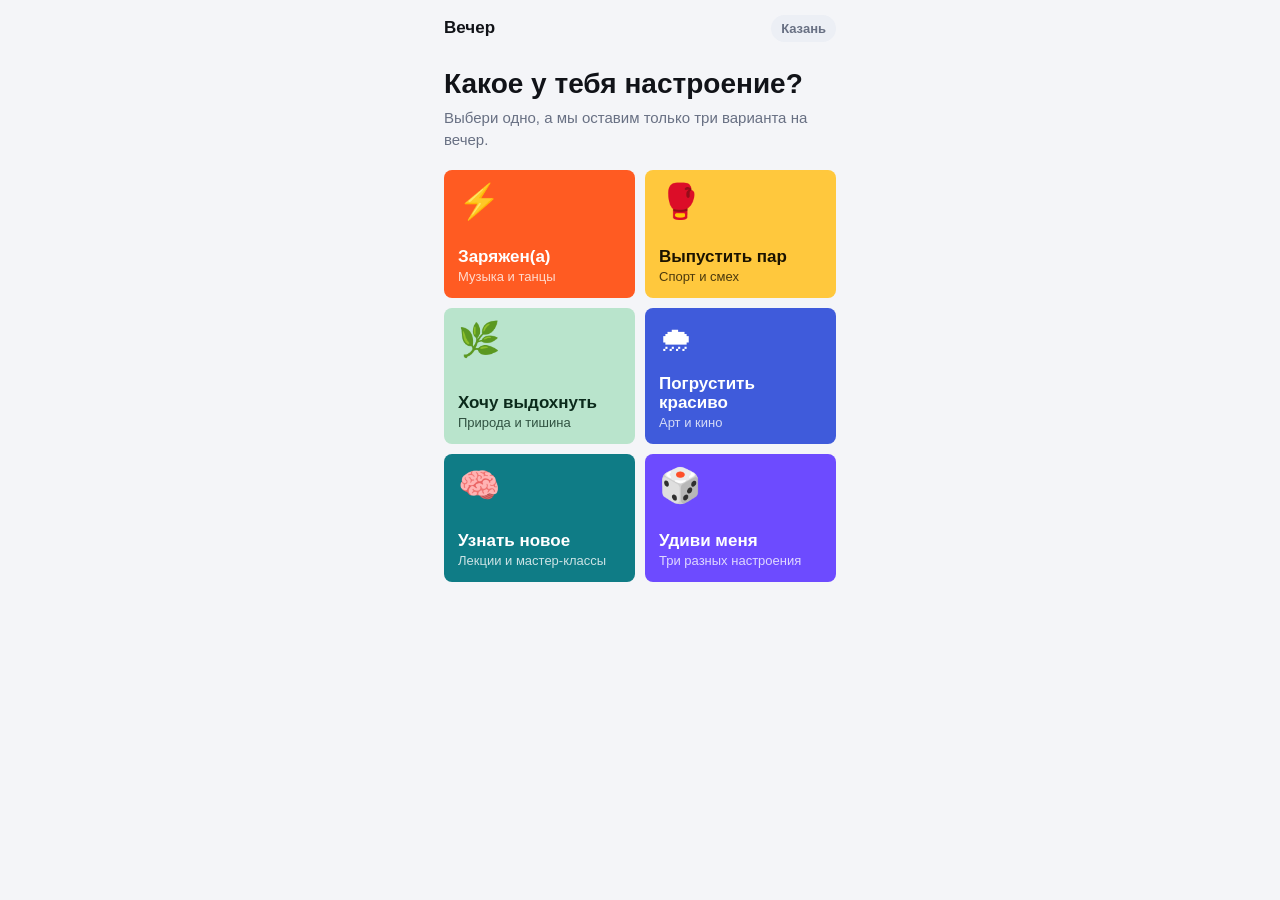
==== prototype/index.html @ c426c0dd "Ф1: добавить прототип мини-приложения" ====
<!doctype html>
<html lang="ru">
<head>
  <meta charset="utf-8">
  <meta name="viewport" content="width=device-width, initial-scale=1">
  <title>Вечер по настроению — прототип</title>
  <style>
    :root {
      --bg: #f4f5f8;
      --panel: #ffffff;
      --panel-soft: #eceff5;
      --text: #111318;
      --muted: #687083;
      --line: #dde1ea;
      --accent: #2563eb;
      --accent-text: #ffffff;
      --success: #15803d;
      --warning: #b45309;
      --danger: #9ca3af;
      --mood: #2563eb;
      --ink: #ffffff;
      --radius: 8px;
      font-family: Inter, -apple-system, BlinkMacSystemFont, "Segoe UI", Arial, sans-serif;
      color-scheme: light;
    }

    * { box-sizing: border-box; }

    [hidden] { display: none !important; }

    html,
    body {
      margin: 0;
      min-height: 100%;
      background: var(--bg);
      color: var(--text);
    }

    button {
      border: 0;
      color: inherit;
      font: inherit;
      cursor: pointer;
    }

    button:focus-visible {
      outline: 3px solid rgba(37, 99, 235, 0.35);
      outline-offset: 2px;
    }

    .shell {
      width: min(100%, 420px);
      min-height: 100vh;
      margin: 0 auto;
      background: var(--bg);
      display: flex;
      flex-direction: column;
    }

    .topbar {
      min-height: 56px;
      padding: 10px 14px;
      display: flex;
      align-items: center;
      gap: 10px;
    }

    .topbar-title {
      flex: 1;
      font-size: 17px;
      font-weight: 800;
    }

    .icon-button {
      width: 38px;
      height: 38px;
      border-radius: 999px;
      display: grid;
      place-items: center;
      background: var(--panel-soft);
    }

    .city-chip,
    .small-chip {
      border-radius: 999px;
      padding: 6px 10px;
      background: var(--panel-soft);
      color: var(--muted);
      font-size: 13px;
      font-weight: 700;
    }

    .view {
      flex: 1;
      display: none;
      padding: 4px 14px 96px;
    }

    .view.is-active {
      display: block;
      animation: enter 180ms ease-out;
    }

    @keyframes enter {
      from { opacity: 0; transform: translateY(6px); }
    }

    h1 {
      margin: 8px 0 8px;
      font-size: 28px;
      line-height: 1.12;
      letter-spacing: 0;
    }

    h2 {
      margin: 22px 0 10px;
      font-size: 15px;
      line-height: 1.2;
    }

    h3 {
      margin: 4px 0 6px;
      font-size: 20px;
      line-height: 1.2;
    }

    p {
      margin: 0;
      line-height: 1.42;
    }

    .lead {
      margin-bottom: 20px;
      color: var(--muted);
      font-size: 15px;
    }

    .mood-grid {
      display: grid;
      grid-template-columns: 1fr 1fr;
      gap: 10px;
    }

    .mood-tile {
      min-height: 128px;
      padding: 14px;
      border-radius: var(--radius);
      display: flex;
      flex-direction: column;
      align-items: flex-start;
      text-align: left;
      background: var(--tile);
      color: var(--tile-ink);
    }

    .mood-tile:active,
    .button:active,
    .event-card:active {
      transform: translateY(1px);
    }

    .mood-icon {
      font-size: 34px;
      line-height: 1;
      margin-bottom: auto;
    }

    .mood-title {
      margin-top: 18px;
      font-size: 17px;
      font-weight: 850;
      line-height: 1.12;
    }

    .mood-subtitle {
      margin-top: 3px;
      font-size: 13px;
      opacity: 0.78;
    }

    .mood-page {
      min-height: 100vh;
      background: var(--mood);
      color: var(--ink);
    }

    .mood-page .shell {
      background: transparent;
    }

    .mood-page .view {
      color: var(--ink);
    }

    .mood-page .icon-button {
      background: color-mix(in srgb, var(--ink) 16%, transparent);
    }

    .mood-head {
      margin: 4px 0 18px;
    }

    .mood-head-icon {
      display: block;
      margin-bottom: 10px;
      font-size: 48px;
      line-height: 1;
    }

    .chips {
      display: flex;
      flex-wrap: wrap;
      gap: 8px;
    }

    .chip {
      min-height: 40px;
      padding: 9px 14px;
      border: 1px solid color-mix(in srgb, currentColor 42%, transparent);
      border-radius: 999px;
      background: transparent;
      font-weight: 750;
    }

    .chip.is-selected {
      background: var(--ink);
      color: var(--mood);
      border-color: var(--ink);
    }

    .switch-row {
      width: 100%;
      min-height: 68px;
      padding: 12px 14px;
      display: flex;
      align-items: center;
      justify-content: space-between;
      gap: 12px;
      border-radius: var(--radius);
      background: color-mix(in srgb, var(--ink) 13%, transparent);
      text-align: left;
    }

    .switch-title {
      display: block;
      font-weight: 800;
    }

    .switch-subtitle {
      display: block;
      margin-top: 2px;
      font-size: 13px;
      opacity: 0.78;
    }

    .switch {
      width: 50px;
      height: 30px;
      padding: 3px;
      border-radius: 999px;
      background: color-mix(in srgb, var(--ink) 28%, transparent);
    }

    .switch::before {
      content: "";
      display: block;
      width: 24px;
      height: 24px;
      border-radius: 50%;
      background: var(--mood);
      transition: transform 160ms ease;
    }

    .switch.is-on {
      background: var(--ink);
    }

    .switch.is-on::before {
      transform: translateX(20px);
    }

    .bottom-bar {
      position: fixed;
      left: 50%;
      bottom: 0;
      z-index: 10;
      width: min(100%, 420px);
      padding: 12px 14px 14px;
      transform: translateX(-50%);
      background: linear-gradient(to top, var(--bg) 76%, rgba(244, 245, 248, 0));
    }

    .mood-page .bottom-bar {
      background: linear-gradient(to top, var(--mood) 76%, color-mix(in srgb, var(--mood) 0%, transparent));
    }

    .bar-note {
      margin: 0 0 8px;
      color: var(--muted);
      font-size: 13px;
      text-align: center;
    }

    .mood-page .bar-note {
      color: color-mix(in srgb, var(--ink) 78%, transparent);
    }

    .button {
      width: 100%;
      min-height: 52px;
      border-radius: var(--radius);
      background: var(--accent);
      color: var(--accent-text);
      font-weight: 850;
      font-size: 16px;
    }

    .button.secondary {
      background: var(--panel);
      color: var(--text);
      border: 1px solid var(--line);
    }

    .mood-page .button {
      background: var(--ink);
      color: var(--mood);
    }

    .event-card,
    .detail-card,
    .counter-card {
      border: 1px solid var(--line);
      border-radius: var(--radius);
      background: var(--panel);
      padding: 14px;
    }

    .event-card {
      margin-bottom: 10px;
      text-align: left;
    }

    .event-card.is-top {
      background: var(--mood);
      color: var(--ink);
      border-color: transparent;
    }

    .card-label {
      display: inline-block;
      margin-bottom: 10px;
      padding: 5px 8px;
      border-radius: 999px;
      background: color-mix(in srgb, currentColor 10%, transparent);
      font-size: 12px;
      font-weight: 800;
    }

    .meta {
      color: var(--muted);
      font-size: 13px;
      font-weight: 700;
    }

    .event-card.is-top .meta {
      color: color-mix(in srgb, var(--ink) 78%, transparent);
    }

    .why {
      margin-top: 10px;
      font-size: 15px;
    }

    .card-footer {
      margin-top: 14px;
      display: flex;
      align-items: center;
      justify-content: space-between;
      gap: 12px;
    }

    .price {
      font-size: 17px;
      font-weight: 850;
    }

    .inline-button {
      min-width: 104px;
      min-height: 38px;
      border-radius: 999px;
      background: var(--accent);
      color: var(--accent-text);
      font-size: 14px;
      font-weight: 850;
    }

    .event-card.is-top .inline-button {
      background: var(--ink);
      color: var(--mood);
    }

    .tags {
      margin-top: 10px;
      display: flex;
      flex-wrap: wrap;
      gap: 6px;
    }

    .tag {
      border-radius: 999px;
      padding: 4px 8px;
      background: var(--panel-soft);
      color: var(--muted);
      font-size: 12px;
      font-weight: 800;
    }

    .tag.warn {
      background: #fff7ed;
      color: var(--warning);
    }

    .facts {
      margin: 12px 0;
      border: 1px solid var(--line);
      border-radius: var(--radius);
      background: var(--panel);
    }

    .fact {
      display: flex;
      justify-content: space-between;
      gap: 14px;
      padding: 12px 14px;
    }

    .fact + .fact {
      border-top: 1px solid var(--line);
    }

    .fact span:first-child {
      color: var(--muted);
    }

    .fact span:last-child {
      max-width: 62%;
      text-align: right;
      font-weight: 750;
    }

    .counter-grid {
      display: grid;
      grid-template-columns: repeat(3, 1fr);
      gap: 8px;
      margin-top: 12px;
    }

    .counter {
      min-height: 96px;
      padding: 12px 8px;
      border-radius: var(--radius);
      background: var(--panel);
      border: 1px solid var(--line);
      text-align: center;
    }

    .counter strong {
      display: block;
      font-size: 26px;
      line-height: 1;
    }

    .counter span {
      display: block;
      margin-top: 6px;
      color: var(--muted);
      font-size: 13px;
      font-weight: 750;
    }

    .counter small {
      display: block;
      margin-top: 6px;
      color: var(--muted);
      font-size: 12px;
      overflow-wrap: anywhere;
    }

    .success-badge {
      width: 56px;
      height: 56px;
      margin-bottom: 12px;
      border-radius: 50%;
      display: grid;
      place-items: center;
      background: #dcfce7;
      color: var(--success);
      font-size: 30px;
      font-weight: 900;
    }

    .live-row {
      margin-top: 14px;
      display: flex;
      align-items: center;
      gap: 8px;
      color: var(--muted);
      font-size: 13px;
      font-weight: 700;
    }

    .live-dot {
      width: 8px;
      height: 8px;
      border-radius: 50%;
      background: var(--success);
      box-shadow: 0 0 0 5px rgba(21, 128, 61, 0.12);
    }

    @media (max-width: 360px) {
      .mood-grid { gap: 8px; }
      .mood-tile { min-height: 118px; padding: 12px; }
      h1 { font-size: 25px; }
    }
  </style>
</head>
<body>
  <div id="page" class="shell">
    <header class="topbar">
      <button id="backButton" class="icon-button" type="button" aria-label="Назад" hidden>
        <svg width="20" height="20" viewBox="0 0 24 24" aria-hidden="true">
          <path d="M19 12H5m6 6-6-6 6-6" fill="none" stroke="currentColor" stroke-width="2.2" stroke-linecap="round" stroke-linejoin="round"/>
        </svg>
      </button>
      <div id="topTitle" class="topbar-title">Вечер</div>
      <span class="city-chip">Казань</span>
    </header>

    <main>
      <section id="moodView" class="view is-active" data-title="Вечер">
        <h1>Какое у тебя настроение?</h1>
        <p class="lead">Выбери одно, а мы оставим только три варианта на вечер.</p>
        <div id="moodGrid" class="mood-grid"></div>
      </section>

      <section id="setupView" class="view" data-title="Настройка">
        <div class="mood-head">
          <span id="setupIcon" class="mood-head-icon"></span>
          <h1 id="setupTitle"></h1>
          <p id="setupLead" class="lead"></p>
        </div>
        <h2>Когда</h2>
        <div class="chips" aria-label="День">
          <button class="chip is-selected" type="button" data-day="today">Сегодня</button>
          <button class="chip" type="button" data-day="tomorrow">Завтра</button>
          <button class="chip" type="button" data-day="saturday">В субботу</button>
        </div>
        <h2>Деньги</h2>
        <button id="budgetButton" class="switch-row" type="button" role="switch" aria-checked="false">
          <span>
            <span class="switch-title">Бюджет поджимает</span>
            <span class="switch-subtitle">Сначала события до 300 рублей</span>
          </span>
          <span id="budgetSwitch" class="switch" aria-hidden="true"></span>
        </button>
      </section>

      <section id="resultsView" class="view" data-title="Три варианта">
        <h1 id="resultsTitle"></h1>
        <p id="resultsLead" class="lead"></p>
        <div id="resultsList"></div>
      </section>

      <section id="planView" class="view" data-title="План">
        <article class="detail-card">
          <span id="planWhen" class="meta"></span>
          <h1 id="planTitle"></h1>
          <p id="planWhy"></p>
        </article>
        <div class="facts">
          <div class="fact"><span>Где</span><span id="planPlace"></span></div>
          <div class="fact"><span>Когда</span><span id="planTime"></span></div>
          <div class="fact"><span>Цена</span><span id="planPrice"></span></div>
        </div>
        <button id="ticketButton" class="button secondary" type="button">Билеты на сайте организатора</button>
      </section>

      <section id="inviteView" class="view" data-title="Приглашение">
        <div class="success-badge">✓</div>
        <h1>Позвали!</h1>
        <p class="lead">Карточка уже в чате, ответы друзей появятся здесь.</p>
        <article class="detail-card">
          <span id="inviteWhen" class="meta"></span>
          <h3 id="inviteTitle"></h3>
          <p id="invitePlace" class="meta"></p>
        </article>
        <div class="counter-grid">
          <div class="counter">
            <strong id="goingCount">1</strong>
            <span>Иду</span>
            <small id="goingNames">Ты</small>
          </div>
          <div class="counter">
            <strong id="maybeCount">0</strong>
            <span>Может</span>
            <small id="maybeNames">-</small>
          </div>
          <div class="counter">
            <strong id="noCount">0</strong>
            <span>Не могу</span>
            <small id="noNames">-</small>
          </div>
        </div>
        <div class="live-row"><span class="live-dot"></span>Обновляется само</div>
      </section>
    </main>

    <div class="bottom-bar">
      <p id="barNote" class="bar-note" hidden></p>
      <button id="primaryButton" class="button" type="button">Продолжить</button>
    </div>
  </div>

  <script>
    const moods = [
      { id: "charged", title: "Заряжен(а)", hint: "Музыка и танцы", icon: "⚡", color: "#ff5b22", ink: "#ffffff" },
      { id: "release", title: "Выпустить пар", hint: "Спорт и смех", icon: "🥊", color: "#ffc83d", ink: "#1b1300" },
      { id: "exhale", title: "Хочу выдохнуть", hint: "Природа и тишина", icon: "🌿", color: "#b9e4cc", ink: "#0b2a1b" },
      { id: "blue", title: "Погрустить красиво", hint: "Арт и кино", icon: "🌧", color: "#3f5bdb", ink: "#ffffff" },
      { id: "learn", title: "Узнать новое", hint: "Лекции и мастер-классы", icon: "🧠", color: "#0f7c86", ink: "#ffffff" },
      { id: "wild", title: "Удиви меня", hint: "Три разных настроения", icon: "🎲", color: "#6d4bff", ink: "#ffffff" }
    ];

    const events = [
      {
        id: "street-dance",
        title: "Танцы на набережной",
        place: "Набережная озера Кабан",
        when: "Сегодня, 17:00",
        price: 0,
        why: "Музыка под открытым небом, вход свободный",
        tags: ["танцы", "бесплатно"],
        mood: "charged"
      },
      {
        id: "quiz-party",
        title: "Квиз-вечеринка",
        place: "Бар на Профсоюзной",
        when: "Сегодня, 19:30",
        price: 300,
        why: "Команда, азарт и смех с первого раунда",
        tags: ["игры", "юмор"],
        mood: "release"
      },
      {
        id: "indie-concert",
        title: "Концерт инди-группы",
        place: "Клуб на Баумана",
        when: "Сегодня, 20:00",
        price: 800,
        why: "Живой звук и зал, который поет хором",
        tags: ["музыка", "дороже 300 ₽"],
        mood: "charged",
        overBudget: true,
        ticketUrl: true
      }
    ];

    const screenOrder = ["mood", "setup", "results", "plan", "invite"];
    const state = {
      screen: "mood",
      history: [],
      mood: moods[0],
      day: "today",
      budget: false,
      event: events[0],
      inviteStep: 0
    };

    const page = document.getElementById("page");
    const topTitle = document.getElementById("topTitle");
    const backButton = document.getElementById("backButton");
    const primaryButton = document.getElementById("primaryButton");
    const bottomBar = document.querySelector(".bottom-bar");
    const barNote = document.getElementById("barNote");
    const budgetButton = document.getElementById("budgetButton");
    const budgetSwitch = document.getElementById("budgetSwitch");

    function moodById(id) {
      return moods.find((mood) => mood.id === id) || moods[0];
    }

    function priceLabel(price) {
      return price ? `${price} ₽` : "Бесплатно";
    }

    function setMoodVars(mood) {
      document.documentElement.style.setProperty("--mood", mood.color);
      document.documentElement.style.setProperty("--ink", mood.ink);
    }

    function go(screen) {
      if (state.screen !== screen) state.history.push(state.screen);
      state.screen = screen;
      render();
    }

    function back() {
      state.screen = state.history.pop() || "mood";
      render();
    }

    function renderMoods() {
      document.getElementById("moodGrid").innerHTML = moods.map((mood) => `
        <button class="mood-tile" type="button" data-mood="${mood.id}"
          style="--tile:${mood.color};--tile-ink:${mood.ink}">
          <span class="mood-icon">${mood.icon}</span>
          <span class="mood-title">${mood.title}</span>
          <span class="mood-subtitle">${mood.hint}</span>
        </button>
      `).join("");
    }

    function renderSetup() {
      const mood = state.mood;
      document.getElementById("setupIcon").textContent = mood.icon;
      document.getElementById("setupTitle").textContent = mood.title;
      document.getElementById("setupLead").textContent = mood.hint;
      document.querySelectorAll("[data-day]").forEach((button) => {
        button.classList.toggle("is-selected", button.dataset.day === state.day);
      });
      budgetButton.setAttribute("aria-checked", String(state.budget));
      budgetSwitch.classList.toggle("is-on", state.budget);
    }

    function eventCard(event, index) {
      const mood = moodById(event.mood);
      const tags = event.tags.map((tag) => `<span class="tag ${tag.includes("дороже") ? "warn" : ""}">${tag}</span>`).join("");
      return `
        <button class="event-card ${index === 0 ? "is-top" : ""}" type="button" data-event="${event.id}"
          style="--mood:${mood.color};--ink:${mood.ink}">
          ${index === 0 ? '<span class="card-label">Мы бы пошли сюда</span>' : ""}
          <span class="meta">${event.when}</span>
          <h3>${event.title}</h3>
          <p class="meta">${event.place}</p>
          <p class="why">${event.why}</p>
          <div class="tags">${tags}</div>
          <div class="card-footer">
            <span class="price">${priceLabel(event.price)}</span>
            <span class="inline-button">Выбрать</span>
          </div>
        </button>
      `;
    }

    function renderResults() {
      document.getElementById("resultsTitle").textContent = `${state.mood.icon} ${state.mood.title}`;
      document.getElementById("resultsLead").textContent = state.budget
        ? "Сначала показываем варианты до 300 рублей."
        : "Три варианта вместо бесконечной афиши.";
      document.getElementById("resultsList").innerHTML = events.map(eventCard).join("");
    }

    function renderPlan() {
      const event = state.event;
      document.getElementById("planWhen").textContent = event.when;
      document.getElementById("planTitle").textContent = event.title;
      document.getElementById("planWhy").textContent = event.why;
      document.getElementById("planPlace").textContent = event.place;
      document.getElementById("planTime").textContent = event.when;
      document.getElementById("planPrice").textContent = priceLabel(event.price);
      document.getElementById("ticketButton").hidden = !event.ticketUrl;
    }

    function renderInvite() {
      const event = state.event;
      const steps = [
        { going: ["Ты"], maybe: [], no: [] },
        { going: ["Ты", "Аня"], maybe: ["Илья"], no: [] },
        { going: ["Ты", "Аня", "Данил"], maybe: ["Илья"], no: ["Маша"] }
      ];
      const answers = steps[state.inviteStep % steps.length];
      state.inviteStep += 1;

      document.getElementById("inviteWhen").textContent = event.when;
      document.getElementById("inviteTitle").textContent = event.title;
      document.getElementById("invitePlace").textContent = event.place;
      document.getElementById("goingCount").textContent = answers.going.length;
      document.getElementById("maybeCount").textContent = answers.maybe.length;
      document.getElementById("noCount").textContent = answers.no.length;
      document.getElementById("goingNames").textContent = answers.going.join(", ") || "-";
      document.getElementById("maybeNames").textContent = answers.maybe.join(", ") || "-";
      document.getElementById("noNames").textContent = answers.no.join(", ") || "-";
    }

    function renderChrome() {
      const isMoodPage = state.screen === "setup";
      document.body.classList.toggle("mood-page", isMoodPage);
      page.classList.toggle("shell", true);
      topTitle.textContent = document.getElementById(`${state.screen}View`).dataset.title;
      backButton.hidden = state.history.length === 0;
      bottomBar.hidden = state.screen === "mood";

      barNote.hidden = true;
      if (state.screen === "setup") primaryButton.textContent = "Показать 3 варианта";
      if (state.screen === "results") primaryButton.textContent = "Другое настроение";
      if (state.screen === "plan") {
        primaryButton.textContent = "Позвать чат";
        barNote.hidden = false;
        barNote.textContent = "Бот пришлет карточку с кнопками Иду / Может / Не могу";
      }
      if (state.screen === "invite") primaryButton.textContent = "Готово";
    }

    function render() {
      setMoodVars(state.mood);
      document.querySelectorAll(".view").forEach((view) => {
        view.classList.toggle("is-active", view.id === `${state.screen}View`);
      });
      renderSetup();
      renderResults();
      renderPlan();
      if (state.screen === "invite") renderInvite();
      renderChrome();
    }

    renderMoods();
    render();

    document.addEventListener("click", (event) => {
      const moodButton = event.target.closest("[data-mood]");
      if (moodButton) {
        state.mood = moodById(moodButton.dataset.mood);
        go("setup");
        return;
      }

      const dayButton = event.target.closest("[data-day]");
      if (dayButton) {
        state.day = dayButton.dataset.day;
        render();
        return;
      }

      const eventButton = event.target.closest("[data-event]");
      if (eventButton) {
        state.event = events.find((item) => item.id === eventButton.dataset.event) || events[0];
        go("plan");
      }
    });

    budgetButton.addEventListener("click", () => {
      state.budget = !state.budget;
      render();
    });

    backButton.addEventListener("click", back);

    primaryButton.addEventListener("click", () => {
      if (state.screen === "setup") go("results");
      else if (state.screen === "results") {
        state.history = [];
        go("mood");
      } else if (state.screen === "plan") {
        state.inviteStep = 0;
        go("invite");
      } else if (state.screen === "invite") {
        state.history = [];
        state.screen = "mood";
        render();
      }
    });

    document.getElementById("ticketButton").addEventListener("click", () => {
      alert("В прототипе это ссылка на сайт организатора.");
    });

    setInterval(() => {
      if (state.screen === "invite") renderInvite();
    }, 2600);
  </script>
</body>
</html>
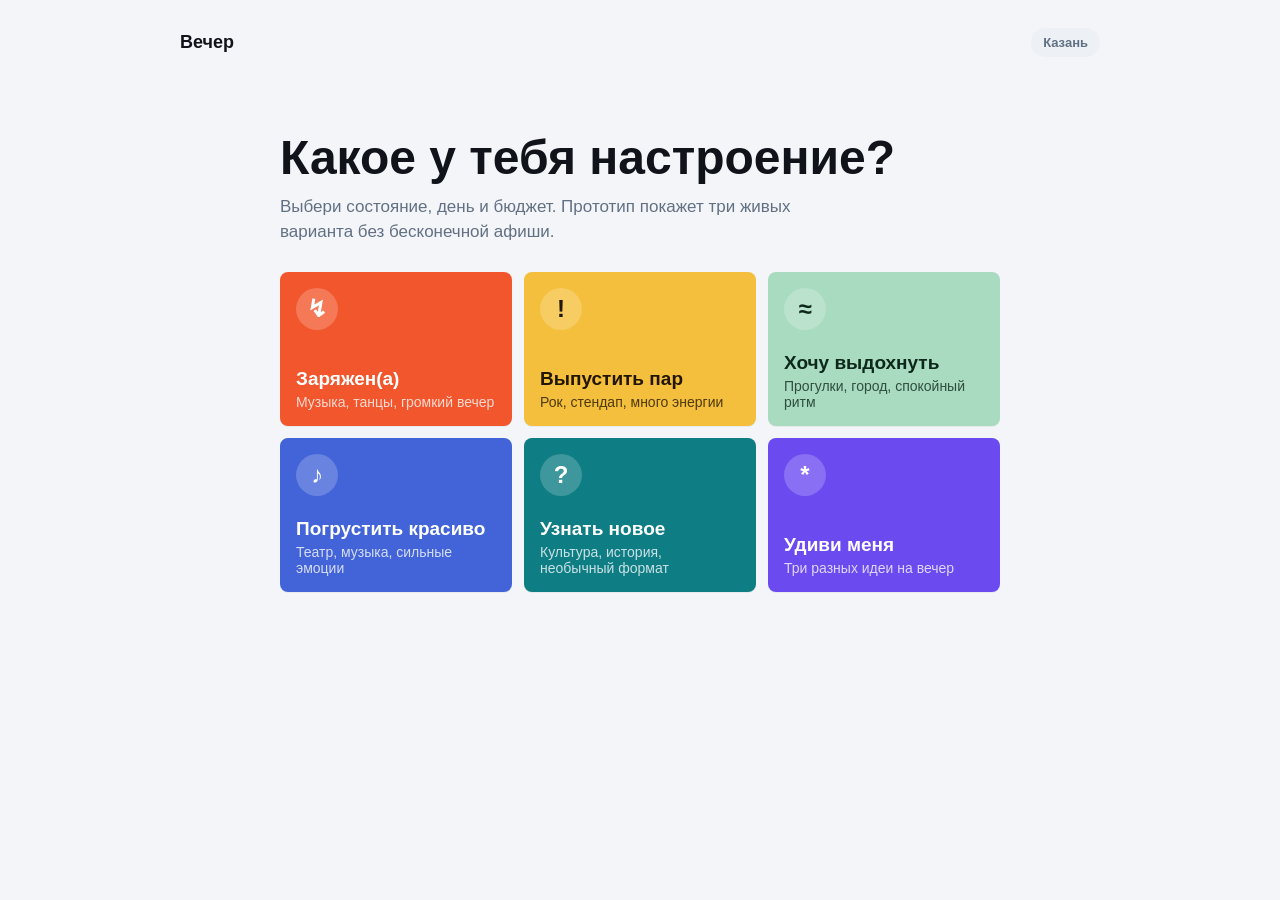
==== commit 455ffaf1: "Ф1: привести прототип в порядок" ====
--- a/prototype/index.html
+++ b/prototype/index.html
@@ -6,26 +6,24 @@
   <title>Вечер по настроению — прототип</title>
   <style>
     :root {
-      --bg: #f4f5f8;
+      --bg: #f3f5f8;
       --panel: #ffffff;
-      --panel-soft: #eceff5;
-      --text: #111318;
-      --muted: #687083;
-      --line: #dde1ea;
-      --accent: #2563eb;
-      --accent-text: #ffffff;
-      --success: #15803d;
-      --warning: #b45309;
-      --danger: #9ca3af;
-      --mood: #2563eb;
-      --ink: #ffffff;
+      --panel-soft: #edf1f6;
+      --text: #10131a;
+      --muted: #627083;
+      --line: #dbe1ea;
+      --accent: #245fe8;
+      --accent-ink: #ffffff;
+      --mood: #245fe8;
+      --mood-ink: #ffffff;
+      --ok: #167447;
+      --warn: #9a5a00;
       --radius: 8px;
       font-family: Inter, -apple-system, BlinkMacSystemFont, "Segoe UI", Arial, sans-serif;
       color-scheme: light;
     }
 
     * { box-sizing: border-box; }
-
     [hidden] { display: none !important; }
 
     html,
@@ -36,39 +34,40 @@
       color: var(--text);
     }
 
+    body {
+      min-height: 100vh;
+      font-size: 16px;
+    }
+
+    button,
+    a {
+      font: inherit;
+    }
+
     button {
       border: 0;
       color: inherit;
-      font: inherit;
       cursor: pointer;
     }
 
-    button:focus-visible {
-      outline: 3px solid rgba(37, 99, 235, 0.35);
+    button:focus-visible,
+    a:focus-visible {
+      outline: 3px solid rgba(36, 95, 232, 0.32);
       outline-offset: 2px;
     }
 
-    .shell {
-      width: min(100%, 420px);
+    .app {
+      width: min(100%, 960px);
       min-height: 100vh;
       margin: 0 auto;
-      background: var(--bg);
-      display: flex;
-      flex-direction: column;
+      padding: 18px 20px 34px;
     }
 
     .topbar {
-      min-height: 56px;
-      padding: 10px 14px;
+      min-height: 48px;
       display: flex;
       align-items: center;
       gap: 10px;
-    }
-
-    .topbar-title {
-      flex: 1;
-      font-size: 17px;
-      font-weight: 800;
     }
 
     .icon-button {
@@ -80,70 +79,92 @@
       background: var(--panel-soft);
     }
 
+    .topbar-title {
+      flex: 1;
+      font-size: 18px;
+      font-weight: 850;
+    }
+
     .city-chip,
-    .small-chip {
+    .tag,
+    .pill {
       border-radius: 999px;
-      padding: 6px 10px;
       background: var(--panel-soft);
       color: var(--muted);
       font-size: 13px;
-      font-weight: 700;
+      font-weight: 800;
+    }
+
+    .city-chip {
+      padding: 7px 12px;
     }
 
     .view {
-      flex: 1;
       display: none;
-      padding: 4px 14px 96px;
+      padding-top: 22px;
     }
 
     .view.is-active {
       display: block;
-      animation: enter 180ms ease-out;
+      animation: enter 160ms ease-out;
     }
 
     @keyframes enter {
-      from { opacity: 0; transform: translateY(6px); }
+      from { opacity: 0; transform: translateY(5px); }
+    }
+
+    .hero,
+    .content-narrow {
+      width: min(100%, 720px);
+      margin: 0 auto;
+    }
+
+    .hero {
+      padding-top: clamp(10px, 5vh, 52px);
     }
 
     h1 {
-      margin: 8px 0 8px;
-      font-size: 28px;
-      line-height: 1.12;
+      margin: 0;
+      font-size: clamp(30px, 4vw, 48px);
+      line-height: 1.04;
       letter-spacing: 0;
     }
 
     h2 {
-      margin: 22px 0 10px;
-      font-size: 15px;
+      margin: 0;
+      font-size: 18px;
       line-height: 1.2;
     }
 
     h3 {
-      margin: 4px 0 6px;
-      font-size: 20px;
-      line-height: 1.2;
+      margin: 0;
+      font-size: 21px;
+      line-height: 1.18;
+      letter-spacing: 0;
     }
 
     p {
       margin: 0;
-      line-height: 1.42;
+      line-height: 1.45;
     }
 
     .lead {
-      margin-bottom: 20px;
+      max-width: 560px;
+      margin-top: 12px;
       color: var(--muted);
-      font-size: 15px;
+      font-size: 17px;
     }
 
     .mood-grid {
       display: grid;
-      grid-template-columns: 1fr 1fr;
-      gap: 10px;
+      grid-template-columns: repeat(3, minmax(0, 1fr));
+      gap: 12px;
+      margin-top: 28px;
     }
 
     .mood-tile {
-      min-height: 128px;
-      padding: 14px;
+      min-height: 154px;
+      padding: 16px;
       border-radius: var(--radius);
       display: flex;
       flex-direction: column;
@@ -151,60 +172,82 @@
       text-align: left;
       background: var(--tile);
       color: var(--tile-ink);
-    }
-
-    .mood-tile:active,
-    .button:active,
-    .event-card:active {
-      transform: translateY(1px);
+      box-shadow: 0 1px 0 rgba(15, 23, 42, 0.05);
+      transition: transform 120ms ease, box-shadow 120ms ease;
+    }
+
+    .mood-tile:hover {
+      transform: translateY(-2px);
+      box-shadow: 0 14px 32px rgba(15, 23, 42, 0.12);
     }
 
     .mood-icon {
-      font-size: 34px;
-      line-height: 1;
-      margin-bottom: auto;
+      width: 42px;
+      height: 42px;
+      border-radius: 999px;
+      display: grid;
+      place-items: center;
+      background: rgba(255, 255, 255, 0.2);
+      font-size: 24px;
+      font-weight: 900;
     }
 
     .mood-title {
-      margin-top: 18px;
-      font-size: 17px;
+      margin-top: auto;
+      font-size: 19px;
+      font-weight: 900;
+      line-height: 1.08;
+    }
+
+    .mood-subtitle {
+      margin-top: 5px;
+      font-size: 14px;
+      opacity: 0.78;
+    }
+
+    .setup-band {
+      border-radius: var(--radius);
+      padding: 24px;
+      background: var(--mood);
+      color: var(--mood-ink);
+    }
+
+    .setup-band .lead {
+      color: color-mix(in srgb, var(--mood-ink) 76%, transparent);
+    }
+
+    .setup-icon {
+      width: 48px;
+      height: 48px;
+      margin-bottom: 14px;
+      border-radius: 999px;
+      display: grid;
+      place-items: center;
+      background: color-mix(in srgb, var(--mood-ink) 18%, transparent);
+      font-size: 27px;
+      font-weight: 900;
+    }
+
+    .controls {
+      display: grid;
+      grid-template-columns: 1fr 1fr;
+      gap: 14px;
+      margin-top: 14px;
+    }
+
+    .control-group {
+      border: 1px solid var(--line);
+      border-radius: var(--radius);
+      background: var(--panel);
+      padding: 14px;
+    }
+
+    .control-title {
+      margin-bottom: 10px;
+      color: var(--muted);
+      font-size: 13px;
       font-weight: 850;
-      line-height: 1.12;
-    }
-
-    .mood-subtitle {
-      margin-top: 3px;
-      font-size: 13px;
-      opacity: 0.78;
-    }
-
-    .mood-page {
-      min-height: 100vh;
-      background: var(--mood);
-      color: var(--ink);
-    }
-
-    .mood-page .shell {
-      background: transparent;
-    }
-
-    .mood-page .view {
-      color: var(--ink);
-    }
-
-    .mood-page .icon-button {
-      background: color-mix(in srgb, var(--ink) 16%, transparent);
-    }
-
-    .mood-head {
-      margin: 4px 0 18px;
-    }
-
-    .mood-head-icon {
-      display: block;
-      margin-bottom: 10px;
-      font-size: 48px;
-      line-height: 1;
+      text-transform: uppercase;
     }
 
     .chips {
@@ -216,49 +259,50 @@
     .chip {
       min-height: 40px;
       padding: 9px 14px;
-      border: 1px solid color-mix(in srgb, currentColor 42%, transparent);
+      border: 1px solid var(--line);
       border-radius: 999px;
-      background: transparent;
-      font-weight: 750;
+      background: var(--panel);
+      color: var(--text);
+      font-weight: 800;
     }
 
     .chip.is-selected {
-      background: var(--ink);
-      color: var(--mood);
-      border-color: var(--ink);
+      border-color: var(--mood);
+      background: var(--mood);
+      color: var(--mood-ink);
     }
 
     .switch-row {
       width: 100%;
-      min-height: 68px;
-      padding: 12px 14px;
+      min-height: 56px;
       display: flex;
       align-items: center;
       justify-content: space-between;
       gap: 12px;
       border-radius: var(--radius);
-      background: color-mix(in srgb, var(--ink) 13%, transparent);
+      background: transparent;
       text-align: left;
     }
 
     .switch-title {
       display: block;
-      font-weight: 800;
+      font-weight: 850;
     }
 
     .switch-subtitle {
       display: block;
-      margin-top: 2px;
-      font-size: 13px;
-      opacity: 0.78;
+      margin-top: 3px;
+      color: var(--muted);
+      font-size: 14px;
     }
 
     .switch {
-      width: 50px;
+      width: 52px;
       height: 30px;
+      flex: 0 0 auto;
       padding: 3px;
       border-radius: 999px;
-      background: color-mix(in srgb, var(--ink) 28%, transparent);
+      background: #cbd3df;
     }
 
     .switch::before {
@@ -267,51 +311,42 @@
       width: 24px;
       height: 24px;
       border-radius: 50%;
+      background: #ffffff;
+      transition: transform 160ms ease;
+      box-shadow: 0 1px 3px rgba(15, 23, 42, 0.22);
+    }
+
+    .switch.is-on {
       background: var(--mood);
-      transition: transform 160ms ease;
-    }
-
-    .switch.is-on {
-      background: var(--ink);
     }
 
     .switch.is-on::before {
-      transform: translateX(20px);
-    }
-
-    .bottom-bar {
-      position: fixed;
-      left: 50%;
-      bottom: 0;
-      z-index: 10;
-      width: min(100%, 420px);
-      padding: 12px 14px 14px;
-      transform: translateX(-50%);
-      background: linear-gradient(to top, var(--bg) 76%, rgba(244, 245, 248, 0));
-    }
-
-    .mood-page .bottom-bar {
-      background: linear-gradient(to top, var(--mood) 76%, color-mix(in srgb, var(--mood) 0%, transparent));
-    }
-
-    .bar-note {
-      margin: 0 0 8px;
-      color: var(--muted);
-      font-size: 13px;
-      text-align: center;
-    }
-
-    .mood-page .bar-note {
-      color: color-mix(in srgb, var(--ink) 78%, transparent);
+      transform: translateX(22px);
+    }
+
+    .actions {
+      width: min(100%, 720px);
+      margin: 18px auto 0;
+      display: flex;
+      gap: 10px;
+    }
+
+    .button,
+    .inline-button {
+      min-height: 48px;
+      border-radius: var(--radius);
+      display: inline-flex;
+      align-items: center;
+      justify-content: center;
+      background: var(--accent);
+      color: var(--accent-ink);
+      font-weight: 900;
+      text-decoration: none;
     }
 
     .button {
       width: 100%;
-      min-height: 52px;
-      border-radius: var(--radius);
-      background: var(--accent);
-      color: var(--accent-text);
-      font-weight: 850;
+      padding: 0 18px;
       font-size: 16px;
     }
 
@@ -321,211 +356,278 @@
       border: 1px solid var(--line);
     }
 
-    .mood-page .button {
-      background: var(--ink);
-      color: var(--mood);
+    .result-head {
+      display: flex;
+      align-items: end;
+      justify-content: space-between;
+      gap: 18px;
+      margin: 0 auto 16px;
+      width: min(100%, 860px);
+    }
+
+    .result-head .lead {
+      margin-top: 7px;
+    }
+
+    .result-meta {
+      flex: 0 0 auto;
+      text-align: right;
+      color: var(--muted);
+      font-size: 14px;
+      font-weight: 800;
+    }
+
+    .results-list {
+      width: min(100%, 860px);
+      margin: 0 auto;
+      display: grid;
+      grid-template-columns: repeat(3, minmax(0, 1fr));
+      gap: 12px;
     }
 
     .event-card,
     .detail-card,
-    .counter-card {
+    .counter {
+      border: 1px solid var(--line);
+      border-radius: var(--radius);
+      background: var(--panel);
+      box-shadow: 0 1px 0 rgba(15, 23, 42, 0.04);
+    }
+
+    .event-card {
+      min-height: 286px;
+      padding: 14px;
+      display: flex;
+      flex-direction: column;
+    }
+
+    .event-card.is-top {
+      background: var(--mood);
+      color: var(--mood-ink);
+      border-color: transparent;
+    }
+
+    .event-card.is-top .meta,
+    .event-card.is-top .place {
+      color: color-mix(in srgb, var(--mood-ink) 78%, transparent);
+    }
+
+    .card-label {
+      align-self: flex-start;
+      margin-bottom: 12px;
+      padding: 5px 8px;
+      border-radius: 999px;
+      background: color-mix(in srgb, currentColor 12%, transparent);
+      font-size: 12px;
+      font-weight: 900;
+    }
+
+    .meta {
+      color: var(--muted);
+      font-size: 13px;
+      font-weight: 850;
+    }
+
+    .place {
+      margin-top: 7px;
+      color: var(--muted);
+      font-size: 14px;
+      font-weight: 750;
+    }
+
+    .why {
+      margin-top: 12px;
+      font-size: 15px;
+    }
+
+    .tags {
+      display: flex;
+      flex-wrap: wrap;
+      gap: 6px;
+      margin-top: 14px;
+    }
+
+    .tag {
+      padding: 4px 8px;
+      font-size: 12px;
+    }
+
+    .tag.warn {
+      background: #fff6df;
+      color: var(--warn);
+    }
+
+    .event-bottom {
+      margin-top: auto;
+      padding-top: 16px;
+      display: flex;
+      align-items: center;
+      justify-content: space-between;
+      gap: 10px;
+    }
+
+    .price {
+      font-size: 18px;
+      font-weight: 950;
+    }
+
+    .inline-button {
+      min-width: 98px;
+      min-height: 38px;
+      padding: 0 14px;
+      font-size: 14px;
+    }
+
+    .event-card.is-top .inline-button {
+      background: var(--mood-ink);
+      color: var(--mood);
+    }
+
+    .detail-layout {
+      width: min(100%, 760px);
+      margin: 0 auto;
+      display: grid;
+      gap: 12px;
+    }
+
+    .detail-card {
+      padding: 18px;
+    }
+
+    .facts {
+      display: grid;
+      grid-template-columns: repeat(3, minmax(0, 1fr));
+      gap: 12px;
+    }
+
+    .fact {
       border: 1px solid var(--line);
       border-radius: var(--radius);
       background: var(--panel);
       padding: 14px;
     }
 
-    .event-card {
-      margin-bottom: 10px;
-      text-align: left;
-    }
-
-    .event-card.is-top {
-      background: var(--mood);
-      color: var(--ink);
-      border-color: transparent;
-    }
-
-    .card-label {
-      display: inline-block;
-      margin-bottom: 10px;
-      padding: 5px 8px;
-      border-radius: 999px;
-      background: color-mix(in srgb, currentColor 10%, transparent);
-      font-size: 12px;
-      font-weight: 800;
-    }
-
-    .meta {
+    .fact span {
+      display: block;
+    }
+
+    .fact span:first-child {
+      margin-bottom: 6px;
       color: var(--muted);
       font-size: 13px;
-      font-weight: 700;
-    }
-
-    .event-card.is-top .meta {
-      color: color-mix(in srgb, var(--ink) 78%, transparent);
-    }
-
-    .why {
-      margin-top: 10px;
-      font-size: 15px;
-    }
-
-    .card-footer {
-      margin-top: 14px;
+      font-weight: 850;
+    }
+
+    .fact span:last-child {
+      font-weight: 850;
+    }
+
+    .invite-grid {
+      display: grid;
+      grid-template-columns: repeat(3, 1fr);
+      gap: 10px;
+      margin-top: 12px;
+    }
+
+    .counter {
+      min-height: 112px;
+      padding: 14px;
+      text-align: center;
+    }
+
+    .counter strong {
+      display: block;
+      font-size: 30px;
+      line-height: 1;
+    }
+
+    .counter span {
+      display: block;
+      margin-top: 7px;
+      color: var(--muted);
+      font-size: 13px;
+      font-weight: 850;
+    }
+
+    .counter small {
+      display: block;
+      margin-top: 7px;
+      color: var(--muted);
+      overflow-wrap: anywhere;
+    }
+
+    .success-badge {
+      width: 58px;
+      height: 58px;
+      margin-bottom: 14px;
+      border-radius: 999px;
+      display: grid;
+      place-items: center;
+      background: #dff7e9;
+      color: var(--ok);
+      font-size: 31px;
+      font-weight: 950;
+    }
+
+    .live-row {
       display: flex;
       align-items: center;
-      justify-content: space-between;
-      gap: 12px;
-    }
-
-    .price {
-      font-size: 17px;
-      font-weight: 850;
-    }
-
-    .inline-button {
-      min-width: 104px;
-      min-height: 38px;
-      border-radius: 999px;
-      background: var(--accent);
-      color: var(--accent-text);
+      gap: 9px;
+      margin-top: 12px;
+      color: var(--muted);
       font-size: 14px;
-      font-weight: 850;
-    }
-
-    .event-card.is-top .inline-button {
-      background: var(--ink);
-      color: var(--mood);
-    }
-
-    .tags {
-      margin-top: 10px;
-      display: flex;
-      flex-wrap: wrap;
-      gap: 6px;
-    }
-
-    .tag {
-      border-radius: 999px;
-      padding: 4px 8px;
-      background: var(--panel-soft);
-      color: var(--muted);
-      font-size: 12px;
       font-weight: 800;
-    }
-
-    .tag.warn {
-      background: #fff7ed;
-      color: var(--warning);
-    }
-
-    .facts {
-      margin: 12px 0;
-      border: 1px solid var(--line);
-      border-radius: var(--radius);
-      background: var(--panel);
-    }
-
-    .fact {
-      display: flex;
-      justify-content: space-between;
-      gap: 14px;
-      padding: 12px 14px;
-    }
-
-    .fact + .fact {
-      border-top: 1px solid var(--line);
-    }
-
-    .fact span:first-child {
-      color: var(--muted);
-    }
-
-    .fact span:last-child {
-      max-width: 62%;
-      text-align: right;
-      font-weight: 750;
-    }
-
-    .counter-grid {
-      display: grid;
-      grid-template-columns: repeat(3, 1fr);
-      gap: 8px;
-      margin-top: 12px;
-    }
-
-    .counter {
-      min-height: 96px;
-      padding: 12px 8px;
-      border-radius: var(--radius);
-      background: var(--panel);
-      border: 1px solid var(--line);
-      text-align: center;
-    }
-
-    .counter strong {
-      display: block;
-      font-size: 26px;
-      line-height: 1;
-    }
-
-    .counter span {
-      display: block;
-      margin-top: 6px;
-      color: var(--muted);
-      font-size: 13px;
-      font-weight: 750;
-    }
-
-    .counter small {
-      display: block;
-      margin-top: 6px;
-      color: var(--muted);
-      font-size: 12px;
-      overflow-wrap: anywhere;
-    }
-
-    .success-badge {
-      width: 56px;
-      height: 56px;
-      margin-bottom: 12px;
-      border-radius: 50%;
-      display: grid;
-      place-items: center;
-      background: #dcfce7;
-      color: var(--success);
-      font-size: 30px;
-      font-weight: 900;
-    }
-
-    .live-row {
-      margin-top: 14px;
-      display: flex;
-      align-items: center;
-      gap: 8px;
-      color: var(--muted);
-      font-size: 13px;
-      font-weight: 700;
     }
 
     .live-dot {
       width: 8px;
       height: 8px;
-      border-radius: 50%;
-      background: var(--success);
-      box-shadow: 0 0 0 5px rgba(21, 128, 61, 0.12);
-    }
-
-    @media (max-width: 360px) {
-      .mood-grid { gap: 8px; }
-      .mood-tile { min-height: 118px; padding: 12px; }
-      h1 { font-size: 25px; }
+      border-radius: 999px;
+      background: var(--ok);
+      box-shadow: 0 0 0 5px rgba(22, 116, 71, 0.12);
+    }
+
+    @media (max-width: 780px) {
+      .app {
+        padding: 10px 14px 24px;
+      }
+
+      .hero {
+        padding-top: 10px;
+      }
+
+      .mood-grid,
+      .controls,
+      .results-list,
+      .facts {
+        grid-template-columns: 1fr;
+      }
+
+      .mood-grid {
+        gap: 10px;
+      }
+
+      .mood-tile {
+        min-height: 124px;
+      }
+
+      .result-head {
+        display: block;
+      }
+
+      .result-meta {
+        margin-top: 10px;
+        text-align: left;
+      }
+
+      .event-card {
+        min-height: 0;
+      }
     }
   </style>
 </head>
 <body>
-  <div id="page" class="shell">
+  <div class="app">
     <header class="topbar">
       <button id="backButton" class="icon-button" type="button" aria-label="Назад" hidden>
         <svg width="20" height="20" viewBox="0 0 24 24" aria-hidden="true">
@@ -538,135 +640,328 @@
 
     <main>
       <section id="moodView" class="view is-active" data-title="Вечер">
-        <h1>Какое у тебя настроение?</h1>
-        <p class="lead">Выбери одно, а мы оставим только три варианта на вечер.</p>
-        <div id="moodGrid" class="mood-grid"></div>
+        <div class="hero">
+          <h1>Какое у тебя настроение?</h1>
+          <p class="lead">Выбери состояние, день и бюджет. Прототип покажет три живых варианта без бесконечной афиши.</p>
+          <div id="moodGrid" class="mood-grid"></div>
+        </div>
       </section>
 
       <section id="setupView" class="view" data-title="Настройка">
-        <div class="mood-head">
-          <span id="setupIcon" class="mood-head-icon"></span>
-          <h1 id="setupTitle"></h1>
-          <p id="setupLead" class="lead"></p>
-        </div>
-        <h2>Когда</h2>
-        <div class="chips" aria-label="День">
-          <button class="chip is-selected" type="button" data-day="today">Сегодня</button>
-          <button class="chip" type="button" data-day="tomorrow">Завтра</button>
-          <button class="chip" type="button" data-day="saturday">В субботу</button>
-        </div>
-        <h2>Деньги</h2>
-        <button id="budgetButton" class="switch-row" type="button" role="switch" aria-checked="false">
-          <span>
-            <span class="switch-title">Бюджет поджимает</span>
-            <span class="switch-subtitle">Сначала события до 300 рублей</span>
-          </span>
-          <span id="budgetSwitch" class="switch" aria-hidden="true"></span>
-        </button>
-      </section>
-
-      <section id="resultsView" class="view" data-title="Три варианта">
-        <h1 id="resultsTitle"></h1>
-        <p id="resultsLead" class="lead"></p>
-        <div id="resultsList"></div>
-      </section>
-
-      <section id="planView" class="view" data-title="План">
-        <article class="detail-card">
-          <span id="planWhen" class="meta"></span>
-          <h1 id="planTitle"></h1>
-          <p id="planWhy"></p>
-        </article>
-        <div class="facts">
-          <div class="fact"><span>Где</span><span id="planPlace"></span></div>
-          <div class="fact"><span>Когда</span><span id="planTime"></span></div>
-          <div class="fact"><span>Цена</span><span id="planPrice"></span></div>
-        </div>
-        <button id="ticketButton" class="button secondary" type="button">Билеты на сайте организатора</button>
-      </section>
-
-      <section id="inviteView" class="view" data-title="Приглашение">
-        <div class="success-badge">✓</div>
-        <h1>Позвали!</h1>
-        <p class="lead">Карточка уже в чате, ответы друзей появятся здесь.</p>
-        <article class="detail-card">
-          <span id="inviteWhen" class="meta"></span>
-          <h3 id="inviteTitle"></h3>
-          <p id="invitePlace" class="meta"></p>
-        </article>
-        <div class="counter-grid">
-          <div class="counter">
-            <strong id="goingCount">1</strong>
-            <span>Иду</span>
-            <small id="goingNames">Ты</small>
+        <div class="content-narrow">
+          <div class="setup-band">
+            <div id="setupIcon" class="setup-icon"></div>
+            <h1 id="setupTitle"></h1>
+            <p id="setupLead" class="lead"></p>
           </div>
-          <div class="counter">
-            <strong id="maybeCount">0</strong>
-            <span>Может</span>
-            <small id="maybeNames">-</small>
-          </div>
-          <div class="counter">
-            <strong id="noCount">0</strong>
-            <span>Не могу</span>
-            <small id="noNames">-</small>
+          <div class="controls">
+            <div class="control-group">
+              <div class="control-title">Когда</div>
+              <div class="chips" aria-label="День">
+                <button class="chip is-selected" type="button" data-day="today">Сегодня</button>
+                <button class="chip" type="button" data-day="tomorrow">Завтра</button>
+                <button class="chip" type="button" data-day="saturday">В субботу</button>
+              </div>
+            </div>
+            <div class="control-group">
+              <div class="control-title">Деньги</div>
+              <button id="budgetButton" class="switch-row" type="button" role="switch" aria-checked="false">
+                <span>
+                  <span class="switch-title">Бюджет поджимает</span>
+                  <span class="switch-subtitle">Сначала события до 500 ₽</span>
+                </span>
+                <span id="budgetSwitch" class="switch" aria-hidden="true"></span>
+              </button>
+            </div>
           </div>
         </div>
-        <div class="live-row"><span class="live-dot"></span>Обновляется само</div>
+        <div class="actions">
+          <button id="showResultsButton" class="button" type="button">Показать 3 варианта</button>
+        </div>
+      </section>
+
+      <section id="resultsView" class="view" data-title="Три варианта">
+        <div class="result-head">
+          <div>
+            <h1 id="resultsTitle"></h1>
+            <p id="resultsLead" class="lead"></p>
+          </div>
+          <div id="resultMeta" class="result-meta"></div>
+        </div>
+        <div id="resultsList" class="results-list"></div>
+        <div class="actions">
+          <button id="anotherMoodButton" class="button secondary" type="button">Другое настроение</button>
+        </div>
+      </section>
+
+      <section id="planView" class="view" data-title="План">
+        <div class="detail-layout">
+          <article class="detail-card">
+            <span id="planWhen" class="meta"></span>
+            <h1 id="planTitle"></h1>
+            <p id="planWhy" class="lead"></p>
+          </article>
+          <div class="facts">
+            <div class="fact"><span>Где</span><span id="planPlace"></span></div>
+            <div class="fact"><span>Когда</span><span id="planTime"></span></div>
+            <div class="fact"><span>Цена</span><span id="planPrice"></span></div>
+          </div>
+          <div class="actions">
+            <a id="ticketButton" class="button secondary" href="#" target="_blank" rel="noreferrer">Открыть билеты</a>
+            <button id="inviteButton" class="button" type="button">Позвать чат</button>
+          </div>
+        </div>
+      </section>
+
+      <section id="inviteView" class="view" data-title="Приглашение">
+        <div class="detail-layout">
+          <div class="detail-card">
+            <div class="success-badge">✓</div>
+            <h1>Позвали</h1>
+            <p class="lead">Карточка ушла в чат. В прототипе ответы друзей обновляются сами.</p>
+          </div>
+          <article class="detail-card">
+            <span id="inviteWhen" class="meta"></span>
+            <h3 id="inviteTitle"></h3>
+            <p id="invitePlace" class="place"></p>
+          </article>
+          <div class="invite-grid">
+            <div class="counter">
+              <strong id="goingCount">1</strong>
+              <span>Иду</span>
+              <small id="goingNames">Ты</small>
+            </div>
+            <div class="counter">
+              <strong id="maybeCount">0</strong>
+              <span>Может</span>
+              <small id="maybeNames">-</small>
+            </div>
+            <div class="counter">
+              <strong id="noCount">0</strong>
+              <span>Не могу</span>
+              <small id="noNames">-</small>
+            </div>
+          </div>
+          <div class="live-row"><span class="live-dot"></span>Обновляется само</div>
+          <div class="actions">
+            <button id="doneButton" class="button" type="button">Готово</button>
+          </div>
+        </div>
       </section>
     </main>
-
-    <div class="bottom-bar">
-      <p id="barNote" class="bar-note" hidden></p>
-      <button id="primaryButton" class="button" type="button">Продолжить</button>
-    </div>
   </div>
 
   <script>
     const moods = [
-      { id: "charged", title: "Заряжен(а)", hint: "Музыка и танцы", icon: "⚡", color: "#ff5b22", ink: "#ffffff" },
-      { id: "release", title: "Выпустить пар", hint: "Спорт и смех", icon: "🥊", color: "#ffc83d", ink: "#1b1300" },
-      { id: "exhale", title: "Хочу выдохнуть", hint: "Природа и тишина", icon: "🌿", color: "#b9e4cc", ink: "#0b2a1b" },
-      { id: "blue", title: "Погрустить красиво", hint: "Арт и кино", icon: "🌧", color: "#3f5bdb", ink: "#ffffff" },
-      { id: "learn", title: "Узнать новое", hint: "Лекции и мастер-классы", icon: "🧠", color: "#0f7c86", ink: "#ffffff" },
-      { id: "wild", title: "Удиви меня", hint: "Три разных настроения", icon: "🎲", color: "#6d4bff", ink: "#ffffff" }
+      { id: "charged", title: "Заряжен(а)", hint: "Музыка, танцы, громкий вечер", icon: "↯", color: "#f2562d", ink: "#ffffff" },
+      { id: "release", title: "Выпустить пар", hint: "Рок, стендап, много энергии", icon: "!", color: "#f4bf3c", ink: "#221600" },
+      { id: "exhale", title: "Хочу выдохнуть", hint: "Прогулки, город, спокойный ритм", icon: "≈", color: "#a9dbc0", ink: "#0d281a" },
+      { id: "blue", title: "Погрустить красиво", hint: "Театр, музыка, сильные эмоции", icon: "♪", color: "#4264d8", ink: "#ffffff" },
+      { id: "learn", title: "Узнать новое", hint: "Культура, история, необычный формат", icon: "?", color: "#0e7d84", ink: "#ffffff" },
+      { id: "wild", title: "Удиви меня", hint: "Три разных идеи на вечер", icon: "*", color: "#6b4bf0", ink: "#ffffff" }
     ];
 
+    const dayTitles = {
+      today: "Сегодня, 28 сентября",
+      tomorrow: "Завтра, 29 сентября",
+      saturday: "В субботу, 3 октября"
+    };
+
     const events = [
       {
-        id: "street-dance",
-        title: "Танцы на набережной",
-        place: "Набережная озера Кабан",
-        when: "Сегодня, 17:00",
-        price: 0,
-        why: "Музыка под открытым небом, вход свободный",
-        tags: ["танцы", "бесплатно"],
-        mood: "charged"
-      },
-      {
-        id: "quiz-party",
-        title: "Квиз-вечеринка",
-        place: "Бар на Профсоюзной",
-        when: "Сегодня, 19:30",
+        id: "night-kazan-28",
+        title: "По ночной Казани с колесом обозрения",
+        place: "Экскурсия по ночной Казани",
+        day: "today",
+        time: "20:00",
+        price: 600,
+        why: "Неспешная прогулка и вид сверху, чтобы выдохнуть и заново увидеть город.",
+        tags: ["экскурсия", "город"],
+        moods: ["exhale", "learn", "wild"],
+        url: "https://afisha.yandex.ru/kazan/excursions/places/ekskursiia-po-nochnoi-kazani-s-kataniem-na-kolese-obozreniia-vokrug-sveta/schedule/september-2026"
+      },
+      {
+        id: "world-cinema-28",
+        title: "Музыка мирового кинематографа",
+        place: "Театр на Булаке",
+        day: "today",
+        time: "19:00",
+        price: 1500,
+        why: "Саундтреки знакомых фильмов в живом исполнении — мягко и атмосферно.",
+        tags: ["концерт", "кино"],
+        moods: ["blue", "exhale", "wild"],
+        url: "https://afisha.yandex.ru/kazan/concert/muzyka-mirovogo-kinematografa-2026"
+      },
+      {
+        id: "galiya-28",
+        title: "Галия",
+        place: "Театр им. Камала, новое здание",
+        day: "today",
+        time: "13:00",
+        price: 500,
+        why: "Театральный вариант для тихого, вдумчивого настроения.",
+        tags: ["театр", "до 500 ₽"],
+        moods: ["blue", "learn"],
+        url: "https://afisha.yandex.ru/kazan/theatre/places/teatr-im-kamala-novoe-zdanie/schedule/september-2026"
+      },
+      {
+        id: "rubalskaya-28",
+        title: "Лариса Рубальская. Юбилейный тур",
+        place: "Уникс",
+        day: "today",
+        time: "19:00",
+        price: 1500,
+        why: "Лиричный вечер со стихами и историями, когда хочется красиво погрустить.",
+        tags: ["концерт", "поэзия"],
+        moods: ["blue"],
+        url: "https://afisha.yandex.ru/kazan/concert/larisa-rubalskaia-iubileinyi-tour"
+      },
+      {
+        id: "ernest-29",
+        title: "С любовью, Эрнест",
+        place: "More",
+        day: "tomorrow",
+        time: "19:00",
+        price: 3220,
+        why: "Камерный иммерсивный театр, когда хочется красоты и близкой дистанции.",
+        tags: ["иммерсивно", "театр"],
+        moods: ["blue", "wild"],
+        url: "https://afisha.yandex.ru/kazan/other/places/more-kazan/schedule/september-2026"
+      },
+      {
+        id: "kamala-gergeri-29",
+        title: "Гөргөри кияүләре / Зятья Гэргэри",
+        place: "Театр им. Камала, новое здание",
+        day: "tomorrow",
+        time: "19:00",
+        price: 500,
+        why: "Комедийный спектакль без тяжелого входа, чтобы вечер стал легче.",
+        tags: ["театр", "комедия"],
+        moods: ["release", "exhale", "learn"],
+        url: "https://afisha.yandex.ru/kazan/theatre/places/teatr-im-kamala-novoe-zdanie/schedule/september-2026"
+      },
+      {
+        id: "kaleidoscope-29",
+        title: "Kaleidoscope. Туган як",
+        place: "Kaleidoscope",
+        day: "tomorrow",
+        time: "19:00",
+        price: 10000,
+        why: "Необычный формат про культуру и место, если хочется нового опыта.",
+        tags: ["иммерсивно", "культура"],
+        moods: ["learn", "wild"],
+        url: "https://afisha.yandex.ru/kazan/theatre/places/kaleidoscope/schedule/september-2026"
+      },
+      {
+        id: "night-kazan-29",
+        title: "По ночной Казани с колесом обозрения",
+        place: "Экскурсия по ночной Казани",
+        day: "tomorrow",
+        time: "20:00",
+        price: 600,
+        why: "Городская прогулка на вечер, когда хочется переключиться без толпы и драйва.",
+        tags: ["экскурсия", "город"],
+        moods: ["exhale", "learn"],
+        url: "https://afisha.yandex.ru/kazan/excursions/places/ekskursiia-po-nochnoi-kazani-s-kataniem-na-kolese-obozreniia-vokrug-sveta/schedule/september-2026"
+      },
+      {
+        id: "vorovayki-30",
+        title: "Воровайки",
+        place: "Максимилианс",
+        day: "tomorrow",
+        time: "20:00",
+        price: 1800,
+        why: "Громкий концерт для вечера, когда нужно сбросить напряжение и подпевать.",
+        tags: ["концерт", "шансон"],
+        moods: ["charged", "release"],
+        url: "https://afisha.yandex.ru/kazan/concert/vorovayki-2026"
+      },
+      {
+        id: "ds-crew-03",
+        title: "DS CREW",
+        place: "Казань Экспо",
+        day: "saturday",
+        time: "19:00",
+        price: 1800,
+        why: "Много движения и визуального драйва для настроения «заряжен».",
+        tags: ["танцы", "шоу"],
+        moods: ["charged", "wild"],
+        url: "https://afisha.yandex.ru/kazan/concert/oct-3"
+      },
+      {
+        id: "mia-boyka-03",
+        title: "Mia Boyka",
+        place: "КРК Пирамида",
+        day: "saturday",
+        time: "19:00",
+        price: 1250,
+        why: "Поп-концерт для легкого драйва, подпевания и вечернего заряда.",
+        tags: ["концерт", "поп"],
+        moods: ["charged"],
+        url: "https://afisha.yandex.ru/kazan/concert/oct-3"
+      },
+      {
+        id: "placebo-mcr-03",
+        title: "Placebo & MCR Tribute",
+        place: "Big Twin Arena",
+        day: "saturday",
+        time: "19:00",
+        price: 1400,
+        why: "Громкий рок-вечер, чтобы выпустить пар и прожить эмоции на максимум.",
+        tags: ["рок", "трибьют"],
+        moods: ["release", "charged"],
+        url: "https://afisha.yandex.ru/kazan/concert/oct-3"
+      },
+      {
+        id: "simple-music-03",
+        title: "Simple Music. Ханс Циммер",
+        place: "Дом Simple Music",
+        day: "saturday",
+        time: "18:00",
+        price: 1500,
+        why: "Киномузыка с размахом, когда хочется эмоций без лишней суеты.",
+        tags: ["концерт", "кино"],
+        moods: ["blue", "exhale"],
+        url: "https://afisha.yandex.ru/kazan/concert/simple-music-khans-tsimmer"
+      },
+      {
+        id: "kamala-apipa-03",
+        title: "Әпипә / Апипа",
+        place: "Театр им. Камала, новое здание",
+        day: "saturday",
+        time: "15:00",
         price: 300,
-        why: "Команда, азарт и смех с первого раунда",
-        tags: ["игры", "юмор"],
-        mood: "release"
-      },
-      {
-        id: "indie-concert",
-        title: "Концерт инди-группы",
-        place: "Клуб на Баумана",
-        when: "Сегодня, 20:00",
-        price: 800,
-        why: "Живой звук и зал, который поет хором",
-        tags: ["музыка", "дороже 300 ₽"],
-        mood: "charged",
-        overBudget: true,
-        ticketUrl: true
+        why: "Дневной театр на легкой энергии, чтобы не перегружать вечер.",
+        tags: ["театр", "до 500 ₽"],
+        moods: ["exhale", "learn"],
+        url: "https://afisha.yandex.ru/kazan/theatre/places/teatr-im-kamala-novoe-zdanie/schedule/october-2026"
+      },
+      {
+        id: "kariev-life-03",
+        title: "Гомер моңы / Мелодия жизни",
+        place: "ТЮЗ им. Кариева",
+        day: "saturday",
+        time: "17:00",
+        price: 450,
+        why: "Тихий театральный вариант, если хочется душевного вечера.",
+        tags: ["театр", "до 500 ₽"],
+        moods: ["blue", "learn"],
+        url: "https://afisha.yandex.ru/kazan/theatre/places/tiuz-im-karieva/schedule/october-2026"
+      },
+      {
+        id: "chestny-03",
+        title: "Честный",
+        place: "Korston",
+        day: "saturday",
+        time: "20:00",
+        price: 2400,
+        why: "Плотный вечерний концерт для тех, кому нужно больше энергии и прямого текста.",
+        tags: ["концерт", "рэп"],
+        moods: ["charged", "release"],
+        url: "https://afisha.yandex.ru/kazan/concert/oct-3"
       }
     ];
 
-    const screenOrder = ["mood", "setup", "results", "plan", "invite"];
     const state = {
       screen: "mood",
       history: [],
@@ -677,12 +972,9 @@
       inviteStep: 0
     };
 
-    const page = document.getElementById("page");
+    const backButton = document.getElementById("backButton");
     const topTitle = document.getElementById("topTitle");
-    const backButton = document.getElementById("backButton");
-    const primaryButton = document.getElementById("primaryButton");
-    const bottomBar = document.querySelector(".bottom-bar");
-    const barNote = document.getElementById("barNote");
+    const moodGrid = document.getElementById("moodGrid");
     const budgetButton = document.getElementById("budgetButton");
     const budgetSwitch = document.getElementById("budgetSwitch");
 
@@ -690,13 +982,17 @@
       return moods.find((mood) => mood.id === id) || moods[0];
     }
 
-    function priceLabel(price) {
-      return price ? `${price} ₽` : "Бесплатно";
-    }
-
     function setMoodVars(mood) {
       document.documentElement.style.setProperty("--mood", mood.color);
-      document.documentElement.style.setProperty("--ink", mood.ink);
+      document.documentElement.style.setProperty("--mood-ink", mood.ink);
+    }
+
+    function priceLabel(price) {
+      return price ? `${price.toLocaleString("ru-RU")} ₽` : "Бесплатно";
+    }
+
+    function whenLabel(event) {
+      return `${dayTitles[event.day]}, ${event.time}`;
     }
 
     function go(screen) {
@@ -705,15 +1001,49 @@
       render();
     }
 
+    function resetToMood() {
+      state.history = [];
+      state.screen = "mood";
+      render();
+    }
+
     function back() {
       state.screen = state.history.pop() || "mood";
       render();
     }
 
+    function uniqueById(items) {
+      return [...new Map(items.map((item) => [item.id, item])).values()];
+    }
+
+    function pickEvents() {
+      if (state.mood.id === "wild") {
+        return [
+          events.find((event) => event.id === "kaleidoscope-29"),
+          events.find((event) => event.id === "placebo-mcr-03"),
+          events.find((event) => event.id === "night-kazan-28")
+        ].filter(Boolean);
+      }
+
+      const moodMatches = events.filter((event) => event.moods.includes(state.mood.id));
+      const sameDay = moodMatches.filter((event) => event.day === state.day);
+      const otherDays = moodMatches.filter((event) => event.day !== state.day);
+      let picked = uniqueById([...sameDay, ...otherDays, ...events]);
+
+      if (state.budget) {
+        picked = picked.sort((a, b) => {
+          const aCheap = a.price <= 500 ? 0 : 1;
+          const bCheap = b.price <= 500 ? 0 : 1;
+          return aCheap - bCheap || a.price - b.price;
+        });
+      }
+
+      return picked.slice(0, 3);
+    }
+
     function renderMoods() {
-      document.getElementById("moodGrid").innerHTML = moods.map((mood) => `
-        <button class="mood-tile" type="button" data-mood="${mood.id}"
-          style="--tile:${mood.color};--tile-ink:${mood.ink}">
+      moodGrid.innerHTML = moods.map((mood) => `
+        <button class="mood-tile" type="button" data-mood="${mood.id}" style="--tile:${mood.color};--tile-ink:${mood.ink}">
           <span class="mood-icon">${mood.icon}</span>
           <span class="mood-title">${mood.title}</span>
           <span class="mood-subtitle">${mood.hint}</span>
@@ -722,10 +1052,9 @@
     }
 
     function renderSetup() {
-      const mood = state.mood;
-      document.getElementById("setupIcon").textContent = mood.icon;
-      document.getElementById("setupTitle").textContent = mood.title;
-      document.getElementById("setupLead").textContent = mood.hint;
+      document.getElementById("setupIcon").textContent = state.mood.icon;
+      document.getElementById("setupTitle").textContent = state.mood.title;
+      document.getElementById("setupLead").textContent = state.mood.hint;
       document.querySelectorAll("[data-day]").forEach((button) => {
         button.classList.toggle("is-selected", button.dataset.day === state.day);
       });
@@ -734,46 +1063,44 @@
     }
 
     function eventCard(event, index) {
-      const mood = moodById(event.mood);
-      const tags = event.tags.map((tag) => `<span class="tag ${tag.includes("дороже") ? "warn" : ""}">${tag}</span>`).join("");
+      const tags = event.tags.map((tag) => `<span class="tag ${event.price > 500 && state.budget ? "warn" : ""}">${tag}</span>`).join("");
       return `
-        <button class="event-card ${index === 0 ? "is-top" : ""}" type="button" data-event="${event.id}"
-          style="--mood:${mood.color};--ink:${mood.ink}">
+        <article class="event-card ${index === 0 ? "is-top" : ""}">
           ${index === 0 ? '<span class="card-label">Мы бы пошли сюда</span>' : ""}
-          <span class="meta">${event.when}</span>
+          <span class="meta">${whenLabel(event)}</span>
           <h3>${event.title}</h3>
-          <p class="meta">${event.place}</p>
+          <p class="place">${event.place}</p>
           <p class="why">${event.why}</p>
           <div class="tags">${tags}</div>
-          <div class="card-footer">
+          <div class="event-bottom">
             <span class="price">${priceLabel(event.price)}</span>
-            <span class="inline-button">Выбрать</span>
+            <button class="inline-button" type="button" data-event="${event.id}">Выбрать</button>
           </div>
-        </button>
+        </article>
       `;
     }
 
     function renderResults() {
+      const picked = pickEvents();
       document.getElementById("resultsTitle").textContent = `${state.mood.icon} ${state.mood.title}`;
       document.getElementById("resultsLead").textContent = state.budget
-        ? "Сначала показываем варианты до 300 рублей."
+        ? "Сначала недорогие варианты. Если идеальных дешевых нет, добавляем лучший запасной."
         : "Три варианта вместо бесконечной афиши.";
-      document.getElementById("resultsList").innerHTML = events.map(eventCard).join("");
+      document.getElementById("resultMeta").textContent = `${dayTitles[state.day]} · ${state.budget ? "до 500 ₽ в приоритете" : "без лимита"}`;
+      document.getElementById("resultsList").innerHTML = picked.map(eventCard).join("");
     }
 
     function renderPlan() {
-      const event = state.event;
-      document.getElementById("planWhen").textContent = event.when;
-      document.getElementById("planTitle").textContent = event.title;
-      document.getElementById("planWhy").textContent = event.why;
-      document.getElementById("planPlace").textContent = event.place;
-      document.getElementById("planTime").textContent = event.when;
-      document.getElementById("planPrice").textContent = priceLabel(event.price);
-      document.getElementById("ticketButton").hidden = !event.ticketUrl;
+      document.getElementById("planWhen").textContent = whenLabel(state.event);
+      document.getElementById("planTitle").textContent = state.event.title;
+      document.getElementById("planWhy").textContent = state.event.why;
+      document.getElementById("planPlace").textContent = state.event.place;
+      document.getElementById("planTime").textContent = whenLabel(state.event);
+      document.getElementById("planPrice").textContent = priceLabel(state.event.price);
+      document.getElementById("ticketButton").href = state.event.url;
     }
 
     function renderInvite() {
-      const event = state.event;
       const steps = [
         { going: ["Ты"], maybe: [], no: [] },
         { going: ["Ты", "Аня"], maybe: ["Илья"], no: [] },
@@ -782,9 +1109,9 @@
       const answers = steps[state.inviteStep % steps.length];
       state.inviteStep += 1;
 
-      document.getElementById("inviteWhen").textContent = event.when;
-      document.getElementById("inviteTitle").textContent = event.title;
-      document.getElementById("invitePlace").textContent = event.place;
+      document.getElementById("inviteWhen").textContent = whenLabel(state.event);
+      document.getElementById("inviteTitle").textContent = state.event.title;
+      document.getElementById("invitePlace").textContent = state.event.place;
       document.getElementById("goingCount").textContent = answers.going.length;
       document.getElementById("maybeCount").textContent = answers.maybe.length;
       document.getElementById("noCount").textContent = answers.no.length;
@@ -794,22 +1121,9 @@
     }
 
     function renderChrome() {
-      const isMoodPage = state.screen === "setup";
-      document.body.classList.toggle("mood-page", isMoodPage);
-      page.classList.toggle("shell", true);
-      topTitle.textContent = document.getElementById(`${state.screen}View`).dataset.title;
+      const view = document.getElementById(`${state.screen}View`);
+      topTitle.textContent = view.dataset.title;
       backButton.hidden = state.history.length === 0;
-      bottomBar.hidden = state.screen === "mood";
-
-      barNote.hidden = true;
-      if (state.screen === "setup") primaryButton.textContent = "Показать 3 варианта";
-      if (state.screen === "results") primaryButton.textContent = "Другое настроение";
-      if (state.screen === "plan") {
-        primaryButton.textContent = "Позвать чат";
-        barNote.hidden = false;
-        barNote.textContent = "Бот пришлет карточку с кнопками Иду / Может / Не могу";
-      }
-      if (state.screen === "invite") primaryButton.textContent = "Готово";
     }
 
     function render() {
@@ -855,25 +1169,13 @@
     });
 
     backButton.addEventListener("click", back);
-
-    primaryButton.addEventListener("click", () => {
-      if (state.screen === "setup") go("results");
-      else if (state.screen === "results") {
-        state.history = [];
-        go("mood");
-      } else if (state.screen === "plan") {
-        state.inviteStep = 0;
-        go("invite");
-      } else if (state.screen === "invite") {
-        state.history = [];
-        state.screen = "mood";
-        render();
-      }
+    document.getElementById("showResultsButton").addEventListener("click", () => go("results"));
+    document.getElementById("anotherMoodButton").addEventListener("click", resetToMood);
+    document.getElementById("inviteButton").addEventListener("click", () => {
+      state.inviteStep = 0;
+      go("invite");
     });
-
-    document.getElementById("ticketButton").addEventListener("click", () => {
-      alert("В прототипе это ссылка на сайт организатора.");
-    });
+    document.getElementById("doneButton").addEventListener("click", resetToMood);
 
     setInterval(() => {
       if (state.screen === "invite") renderInvite();
